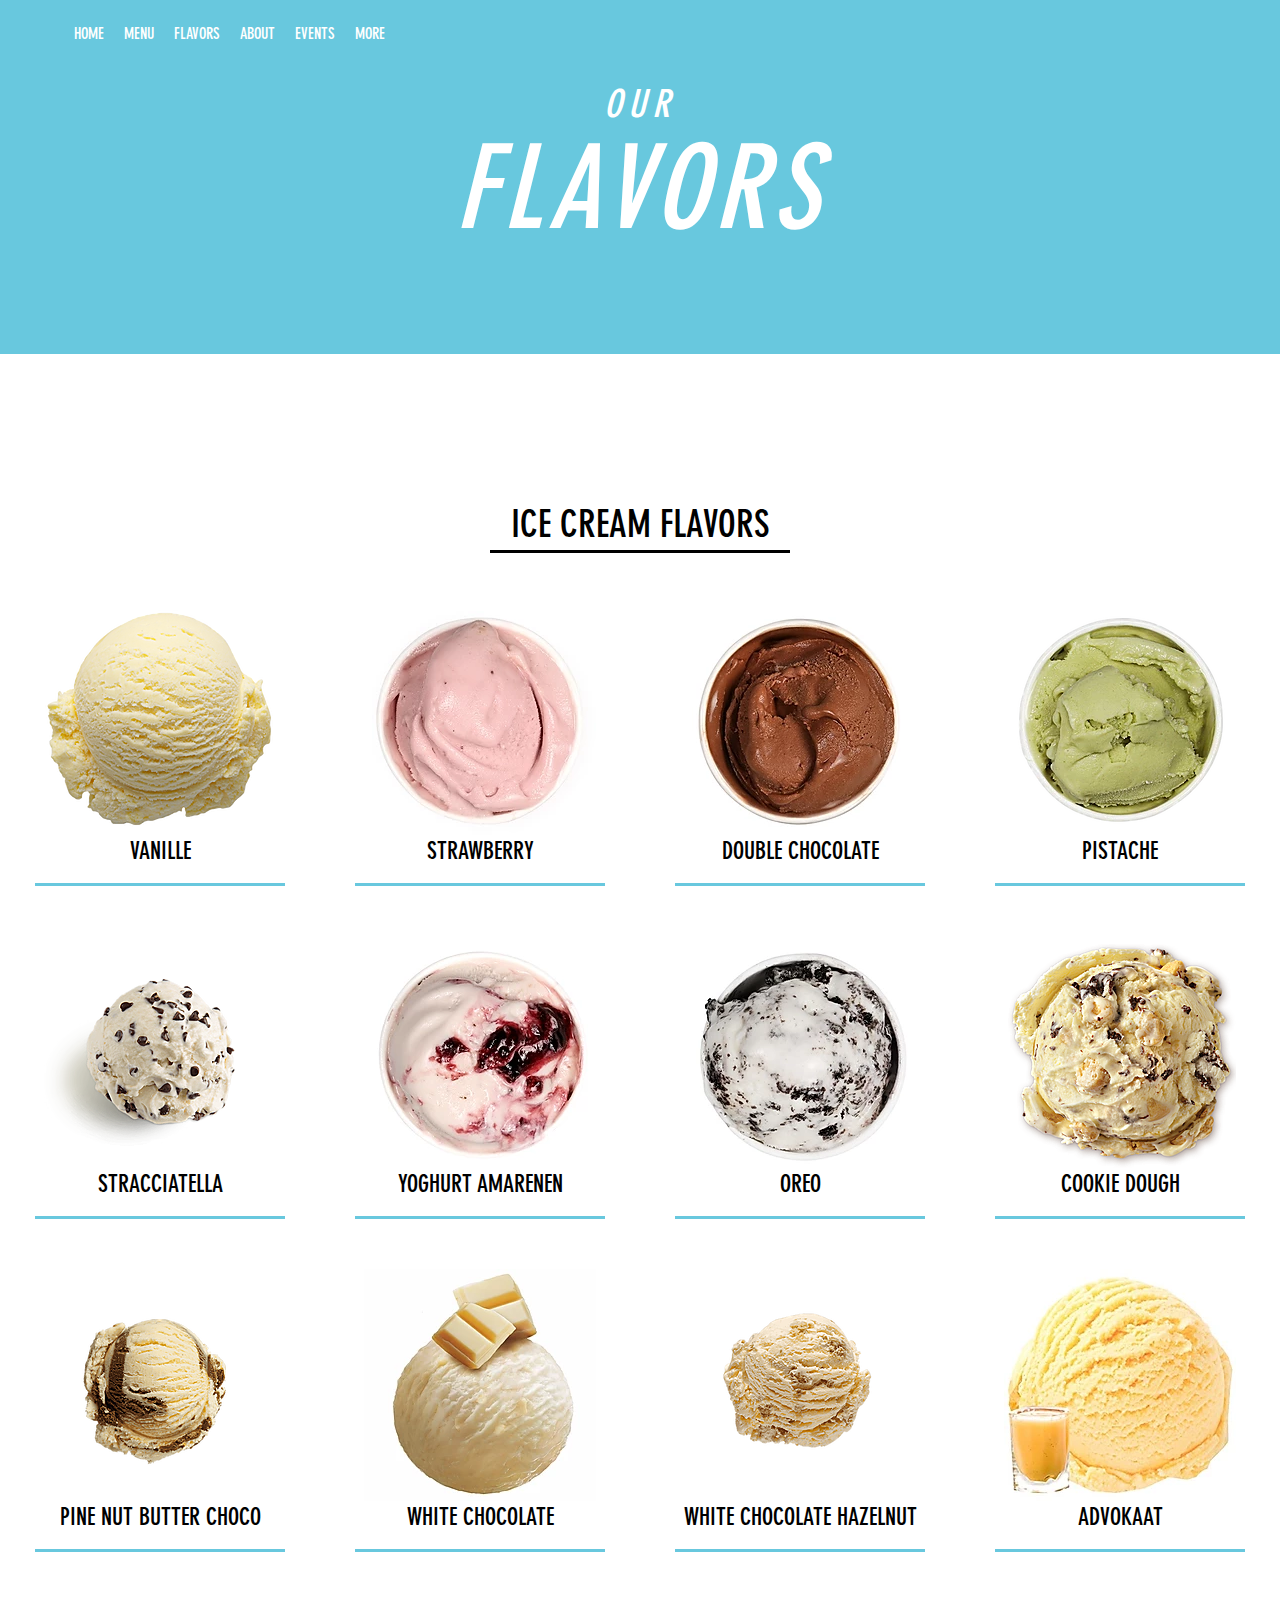
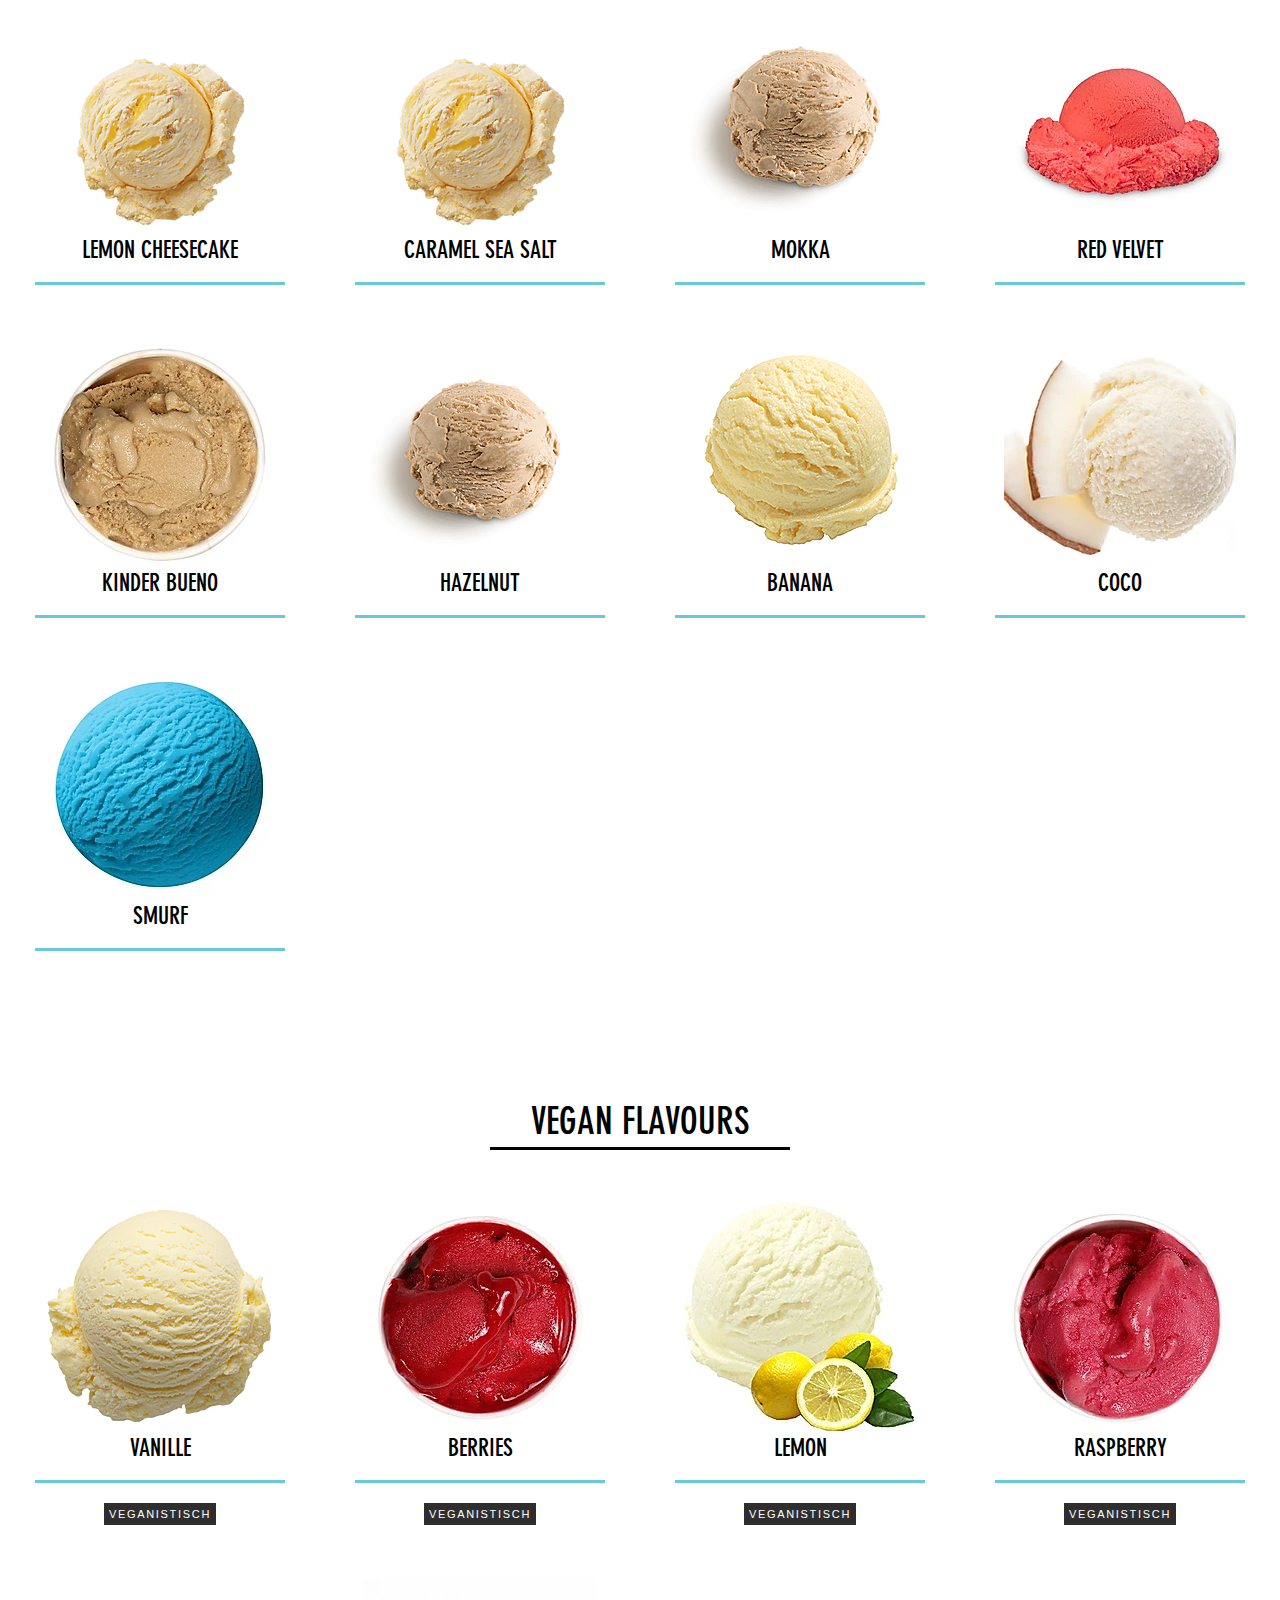
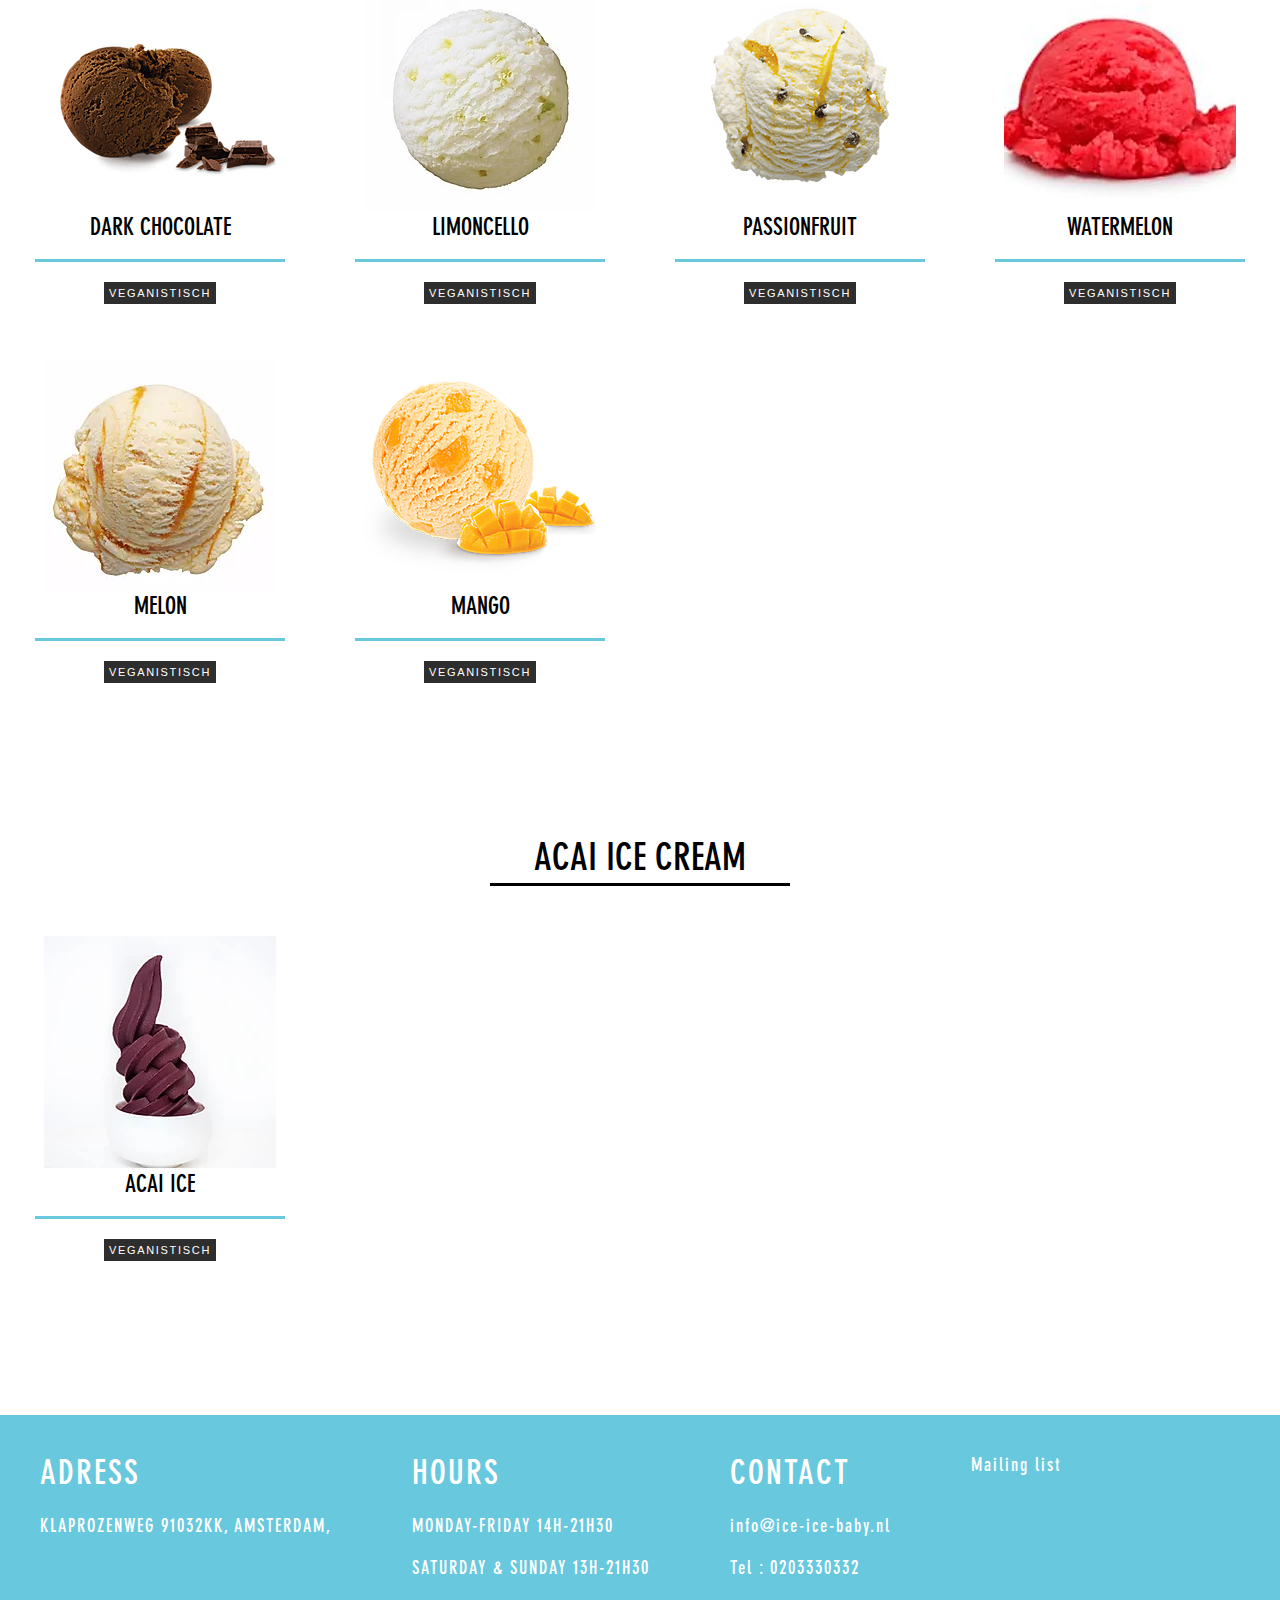
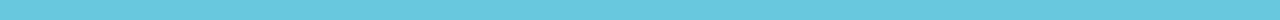
==== flavors.html @ 6b3a9ac4 "Add files via upload" ====
<!doctype html>
<html lang="nl">
	
<head>
	<meta charset="UTF-8">
	<meta name="author" content="jouw naam">
	<meta name="viewport" content="width=device-width, initial-scale=1.0">
	
	
	<title>ICE ICE BABY</title>
	
	<link href="styles/style.css" rel="stylesheet">
</head>

<body class="pagina2">
	<header>
		
		<h2 class="hamburger">&#9776;</h2>
	
		<nav>
			<ul>
				<li><a href="index.html">home</a></li>
				<li><a href="#">menu</a></li>
				<li><a href="flavors.html">flavors</a></li>
				<li><a href="#">about</a></li>
				<li><a href="#">events</a></li>
				<li><a href="#">more</a></li>
			</ul>
			<h1>ICE ICE BABY</h1>
		</nav>
	</header>
	<section>
		<h3><span>our</span>flavors</h3>
    </section>
    <h4>Ice Cream Flavors</h4>
	<section>
		<figure>
            <img src="./images/smaken/vanille.webp" alt="vanille">
            <figcaption>Vanille</figcaption>
        </figure>
        <figure>
            <img src="./images/smaken/strawberry.webp" alt="strawberry">
            <figcaption>strawberry</figcaption>
        </figure>
        <figure>
            <img src="./images/smaken/double chocolate.webp" alt="double chocolate">
            <figcaption>double chocolate</figcaption>
        </figure>
        <figure>
            <img src="./images/smaken/pistache.webp" alt="PISTACHE">
            <figcaption>PISTACHE</figcaption>
        </figure>
        <figure>
            <img src="./images/smaken/stracciatella.webp" alt="STRACCIATELLA">
            <figcaption>STRACCIATELLA</figcaption>
        </figure>
        <figure>
            <img src="./images/smaken/yoghurt amarenen.webp" alt="YOGHURT AMARENEN">
            <figcaption>YOGHURT AMARENEN</figcaption>
        </figure>
        <figure>
            <img src="./images/smaken/oreo.webp" alt="OREO">
            <figcaption>OREO</figcaption>
        </figure>
        <figure>
            <img src="./images/smaken/cookie dough.webp" alt="COOKIE DOUGH">
            <figcaption>COOKIE DOUGH</figcaption>
        </figure>
        <figure>
            <img src="./images/smaken/pine nut butter choco.webp" alt="PINE NUT BUTTER CHOCO">
            <figcaption>PINE NUT BUTTER CHOCO</figcaption>
        </figure>
        <figure>
            <img src="./images/smaken/white cocolate.webp" alt="WHITE CHOCOLATE">
            <figcaption>WHITE CHOCOLATE</figcaption>
        </figure>
        <figure>
            <img src="./images/smaken/white chocolate hazelnut.webp" alt="WHITE CHOCOLATE HAZELNUT">
            <figcaption>WHITE CHOCOLATE HAZELNUT</figcaption>
        </figure>
        <figure>
            <img src="./images/smaken/advokaat.webp" alt="ADVOKAAT">
            <figcaption>ADVOKAAT</figcaption>
        </figure>
        <figure>
            <img src="./images/smaken/lemon cheesecake.webp" alt="LEMON CHEESECAKE GUM">
            <figcaption>LEMON CHEESECAKE</figcaption>
        </figure>
        <figure>
            <img src="./images/smaken/lemon cheesecake.webp" alt="CARAMEL SEA SALT">
            <figcaption>CARAMEL SEA SALT</figcaption>
        </figure>
        <figure>
            <img src="./images/smaken/mokka.webp" alt="MOKKA">
            <figcaption>MOKKA</figcaption>
        </figure>
        <figure>
            <img src="./images/smaken/red velvet.webp" alt="RED VELVET">
            <figcaption>RED VELVET</figcaption>
        </figure>
        <figure>
            <img src="./images/smaken/kinder bueno.webp" alt="KINDER BUENO">
            <figcaption>KINDER BUENO</figcaption>
        </figure>
        <figure>
            <img src="./images/smaken/hazelnut.webp" alt="HAZELNUT">
            <figcaption>HAZELNUT</figcaption>
        </figure>
        <figure>
            <img src="./images/smaken/banana.webp" alt="BANANA">
            <figcaption>BANANA</figcaption>
        </figure>
        <figure>
            <img src="./images/smaken/coco.webp" alt="COCO">
            <figcaption>COCO</figcaption>
        </figure>
        <figure>
            <img src="./images/smaken/smurf.webp" alt="SMURF">
            <figcaption>SMURF</figcaption>
        </figure>
    </section>
    <h4>Vegan Flavours</h4>
	<section>
		<figure>
            <img src="./images/smaken/vanille.webp" alt="vanille">
            <figcaption>Vanille</figcaption>
            <p>VEGANISTISCH</p>
        </figure>
        <figure>
            <img src="./images/smaken/berries.webp" alt="BERRIES">
            <figcaption>BERRIES</figcaption>
            <p>VEGANISTISCH</p>
        </figure>
        <figure>
            <img src="./images/smaken/lemon.webp" alt="LEMON">
            <figcaption>LEMON</figcaption>
            <p>VEGANISTISCH</p>
        </figure>
        <figure>
            <img src="./images/smaken/raspberrry.webp" alt="RASPBERRY">
            <figcaption>RASPBERRY</figcaption>
            <p>VEGANISTISCH</p>
        </figure>
        <figure>
            <img src="./images/smaken/dark chocolate.webp" alt="DARK CHOCOLATE">
            <figcaption>DARK CHOCOLATE</figcaption>
            <p>VEGANISTISCH</p>
        </figure>
        <figure>
            <img src="./images/smaken/limoncello.webp" alt="LIMONCELLO">
            <figcaption>LIMONCELLO</figcaption>
            <p>VEGANISTISCH</p>
        </figure>
        <figure>
            <img src="./images/smaken/passionfruit.webp" alt="PASSIONFRUIT">
            <figcaption>PASSIONFRUIT</figcaption>
            <p>VEGANISTISCH</p>
        </figure>
        <figure>
            <img src="./images/smaken/watermelon.webp" alt="WATERMELON">
            <figcaption>WATERMELON</figcaption>
            <p>VEGANISTISCH</p>
        </figure>
        <figure>
            <img src="./images/smaken/melon.webp" alt="MELON">
            <figcaption>MELON</figcaption>
            <p>VEGANISTISCH</p>
        </figure>
        <figure>
            <img src="./images/smaken/mango.webp" alt="MANGO">
            <figcaption>MANGO</figcaption>
            <p>VEGANISTISCH</p>
        </figure>
    </section>
    <h4>ACAI ICE CREAM</h4>
	<section>
		<figure>
            <img src="./images/smaken/acai ice.webp" alt="ACAI ICE">
            <figcaption>ACAI ICE</figcaption>
            <p>VEGANISTISCH</p>
        </figure>
	</section>
	<footer>
		<ul>
			<li class="footerkopje">Adress</li>
			<li>KLAPROZENWEG 91032KK, AMSTERDAM,</li>
		</ul>
		<ul>
			<li class="footerkopje">Hours</li>
			<li>MONDAY-FRIDAY 14H-21H30</li>
			<li>SATURDAY & SUNDAY 13H-21H30</li>
		</ul>
		<ul>
			<li class="footerkopje">Contact</li>
			<li>info@ice-ice-baby.nl</li>
			<li>Tel : 0203330332</li>
		</ul>
		<ul>
			<li>Mailing list</li>
		</ul>
	</footer>
	<script src="scripts/script.js"></script>
</body>
	
</html>
---- styles/style.css ----
/* CSS Document */
@font-face {
  font-family: headfont;
  src: url('./fonts/FontsFree-Net-Lulo-Clean-W01-One-Bold.ttf');
}
@font-face {
  font-family: secondfont;
  src: url('./fonts/DIN\ 30640\ Std\ Neuzeit\ Grotesk\ Bold\ Cond.otf');
}
@font-face {
  font-family: sexyfont;
  src: url('./fonts/Belinda\ W00\ Regular.ttf');
}
@font-face {
  font-family: boringbutton;
  src: url('./fonts/FuturaLT-Book.ttf');
}
*, *::after, *::before {
  box-sizing:border-box;  
}
@media(max-width: 1036px){
  nav {
    height: 0px;
    transition: height 1s;
  }
  nav.toonMenu {
    height: auto;
    
  }
  nav ul li {
    text-align: center;
    font-family: secondfont;
    font-size: 18px;
    color: #68c8de;
    padding: 10px;
    text-transform: uppercase;
  }
  nav ul li a {
    color: #68c8de;
  }
}
@media(min-width: 1037px){
  .hamburger {
    display: none;
  }
  nav {
    display: initial;
  }
  nav ul {
    display: flex;
    background-color: #68c8de;
    margin: 0;
    padding-left: 4em;
    padding-top: 1em;
  }
  nav ul li {
    justify-content: flex-start;
    padding: 10px;
    font-family: secondfont;
    text-transform: uppercase;
  }
  nav ul li a {
    color: white;
  }
  nav ul li a:hover {
    color: black;
  }
  footer {
    display: flex;
    background-color: #68c8de;
  }
}
.hamburger {
  text-align: center;
  padding: 20px;
}

* {
  margin: 0;
  padding: 0;
  overflow-x: hidden !important;
}

body {
  margin: 0px;
  padding: 0px;
  overflow-x: hidden;
  max-width: 100vw;
}
header p {
  font-family: secondfont;
  font-size: 16px;
  text-align: center;
  color: #68c8de;
  font-weight: 200;
  letter-spacing: 1px;
  padding: 20px;
}
a {
  text-decoration: none;
}
li {
  text-decoration: none;
  text-align: right;
  list-style-type: none;
}
h1 {
  font-family: headfont;
  font-weight: 900;
  text-align: center;
  color: white;
  position: absolute;
  width: 12em;
  left: calc(50% - 6em);
  
}
section:first-of-type {
  background-color: #68c8de;
  margin: 0;
  position: relative;
  display: block;
  height: 800px;
  margin-top: -1px;
}
header + section img {
  position: absolute;
  left: 1em; right: 1em; top: 1em; bottom: 1em;
  margin: auto;
  margin-top: 60px;
  width: 250px;
}
header + section img + img {
  width: 22em;
  display: block;
  padding: 0px;
  margin: 0 auto;
  margin-top: 295px;
}
header + section p {
  position: absolute;
  top: 20em; left: calc(50% - 140px);
  font-family: headfont;
  background-color: white;
  padding: 10px;
  width: 280px;
  text-align: center;
  font-size: 27px;
}
header + section button {
  position: absolute;
  width: 220px;
  height: 70px;
  top:25em; left: calc(50% - 110px); right: 0px; bottom: 0px;
  padding: 10px;
  text-align: center;
  background-color: transparent;
  border: 2px solid white;
  font-family: secondfont;
  font-size: 26px;
  text-transform: uppercase;
  color: white;
}
header + section + section h2 {
  color: #68c8de;
  font-family: secondfont;
  font-size: 34px;
  text-transform: uppercase;
  text-align: center;
  margin-top: 50px;
}
header + section + section h3 {
  text-align: center;
  font-family: sexyfont;
  font-size: 26px;
  font-weight: 200;
}
header + section + section p {
  font-family: secondfont;
  text-align: center;
  font-weight: 400;
  letter-spacing: 1px;
  padding-left: 50px;
  padding-right: 50px;
  line-height: 30px;
  font-size: 18px;
}
header + section + section button {
  background-color: #68c8de;
  padding: 10px;
  font-family: boringbutton;
  width: 200px;
  font-size: 24px;
  text-transform: uppercase;
  font-style: italic;
  border: none;
  border-radius: 5px;
  display: block;
  margin: auto;
  margin-bottom: 170px;
}
header + section + section + section {
  background-color: #68c8de;
  height: 500px;
  position: relative;
  overflow: hidden;
}
header + section + section + section img {
 position: absolute;
 width: 90vw;
 left: 0; right: 0; bottom: 0; top: 0;
 margin: auto;
 
}
header + section + section + section h5 {
  position: relative;
  font-family: secondfont;
  font-size: 38px;
  text-transform: uppercase;
  color: white;
  text-align: center;
  margin: auto;
  padding-top: 150px;
}
header + section + section + section h3 {
  position: relative;
  font-family: headfont;
  font-size: 55px;
  text-transform: uppercase;
  color: white;
  padding: 0px 10px;
  text-align: center;
  margin: auto;
}
header + section + section + section button {
  position: relative;
  width: 180px;
  height: 50px;
  top:0; left: calc(50% - 90px); right: 0px; bottom: 0px;
  padding: 0px;
  text-align: center;
  background-color: transparent;
  border: 2px solid white;
  font-family: secondfont;
  font-size: 26px;
  text-transform: uppercase;
  color: white;
}
header + section + section + section + section {
  height: 500px;
  background: url(../images/kids.png);
  background-repeat: no-repeat;
  background-position: center;
  margin: 0px;
  background-size: cover;
  position: relative;
}
header + section + section + section + section img {
  position: relative;
  width: 400px;
  top: 0px; left: 0px; right: 0px;
  margin: 0px;
  height: 100vw;
 }
 header + section + section + section + section h5 {
  position: absolute;
  top: 0;
  left: 0;
  right: 0;
  bottom: 0;
  width: 180px;
  height: 50px;
  font-family: secondfont;
  font-size: 38px;
  text-transform: uppercase;
  color: white;
  text-align: center;
  margin: auto;
  padding-top: 0px;
}
header + section + section + section + section h3 {
  position: absolute;
    top: 4em;
    left: 0;
    right: 0;
    bottom: 0;
    height: 100px;
    font-family: headfont;
    font-size: 35px;
    text-transform: uppercase;
    color: white;
    padding: 0px 10px;
    text-align: center;
    margin: auto;
}
header + section + section + section + section + section {
  margin-top: -25px;
  padding-top: 0px;
  height: 500px;
  width: 100vw;
  background: url(../images/bolletje-ijsje-bolletje.png), #68c8de;
  background-repeat: no-repeat;
  background-position: center;
  background-size: cover;
}
header + section + section + section + section + section h5 {
  position: absolute;
  font-family: secondfont;
  text-transform: uppercase;
  color: white;
  font-size: 40px;
  left: calc(50% - 85px); top: 70em;
}
footer {
  background-color: #68c8de;
}

footer ul {
  padding: 30px;
}
footer ul li {
  text-align: left;
  padding-left: 30px;
  padding: 10px;
  color: white;
  font-family: secondfont;
  font-size: 18px;
  letter-spacing: 2px;
}
.footerkopje {
  font-family: secondfont;
  font-size: 34px;
  text-transform: uppercase;
}
/*  Pagina 2: Flavors CSS */
.pagina2 section:first-of-type {
  background-color:#68c8de;
  height: 300px;
}
.pagina2 section:first-of-type h3 {
  display: block;
  margin-left: auto;
  margin-right: auto;
  text-align: center;
  font-family: secondfont;
  letter-spacing: 0.05em;
  text-transform: uppercase;
  color: white;
  font-size: 115px;
  font-style: italic;
  padding-top: 30px;
}

h3 > span {
  color: white;
  display: block;
  margin-left: auto;
  margin-right: auto;
  font-size: 38px;
}
.pagina2 section:nth-of-type(2) {
 display: grid; 
 grid-template-columns: repeat(auto-fit, minmax(10rem, 20rem));
 justify-content: center;
}
figure {
  text-align: center;
  margin-top: 50px;
}
figcaption {
  font-family: secondfont;
  font-size: 24px;
  text-transform: uppercase;
  margin: 0 auto;
  margin-left: auto;
  margin-right: auto;
  border-bottom: 3px solid #68c8de;
  padding-bottom: 15px;
  width: 250px;
}
.pagina2 h4 {
  font-family: secondfont;
  font-size: 38px;
  text-transform: uppercase;
  border-bottom: 3px solid black;
  text-align: center;
  margin-left: auto;
  margin-right: auto;
  margin-top: 150px; 
  width: 300px;
}
.pagina2 section:nth-of-type(3) {
  display: grid; 
  grid-template-columns: repeat(auto-fit, minmax(10rem, 20rem));
  justify-content: center;
 }

figure > p {
   color: white;
   background-color: #2f2e2e;
   padding: 5px;
   font-family: sans-serif;
   letter-spacing: 1.68px;
   display: inline-block;
   margin-top: 20px;
   font-size: 11px;
 }
 .pagina2 section:nth-of-type(4) {
  display: grid; 
  grid-template-columns: repeat(auto-fill, minmax(10rem, 20rem));
  justify-content: center;
  margin-bottom: 150px;
 }
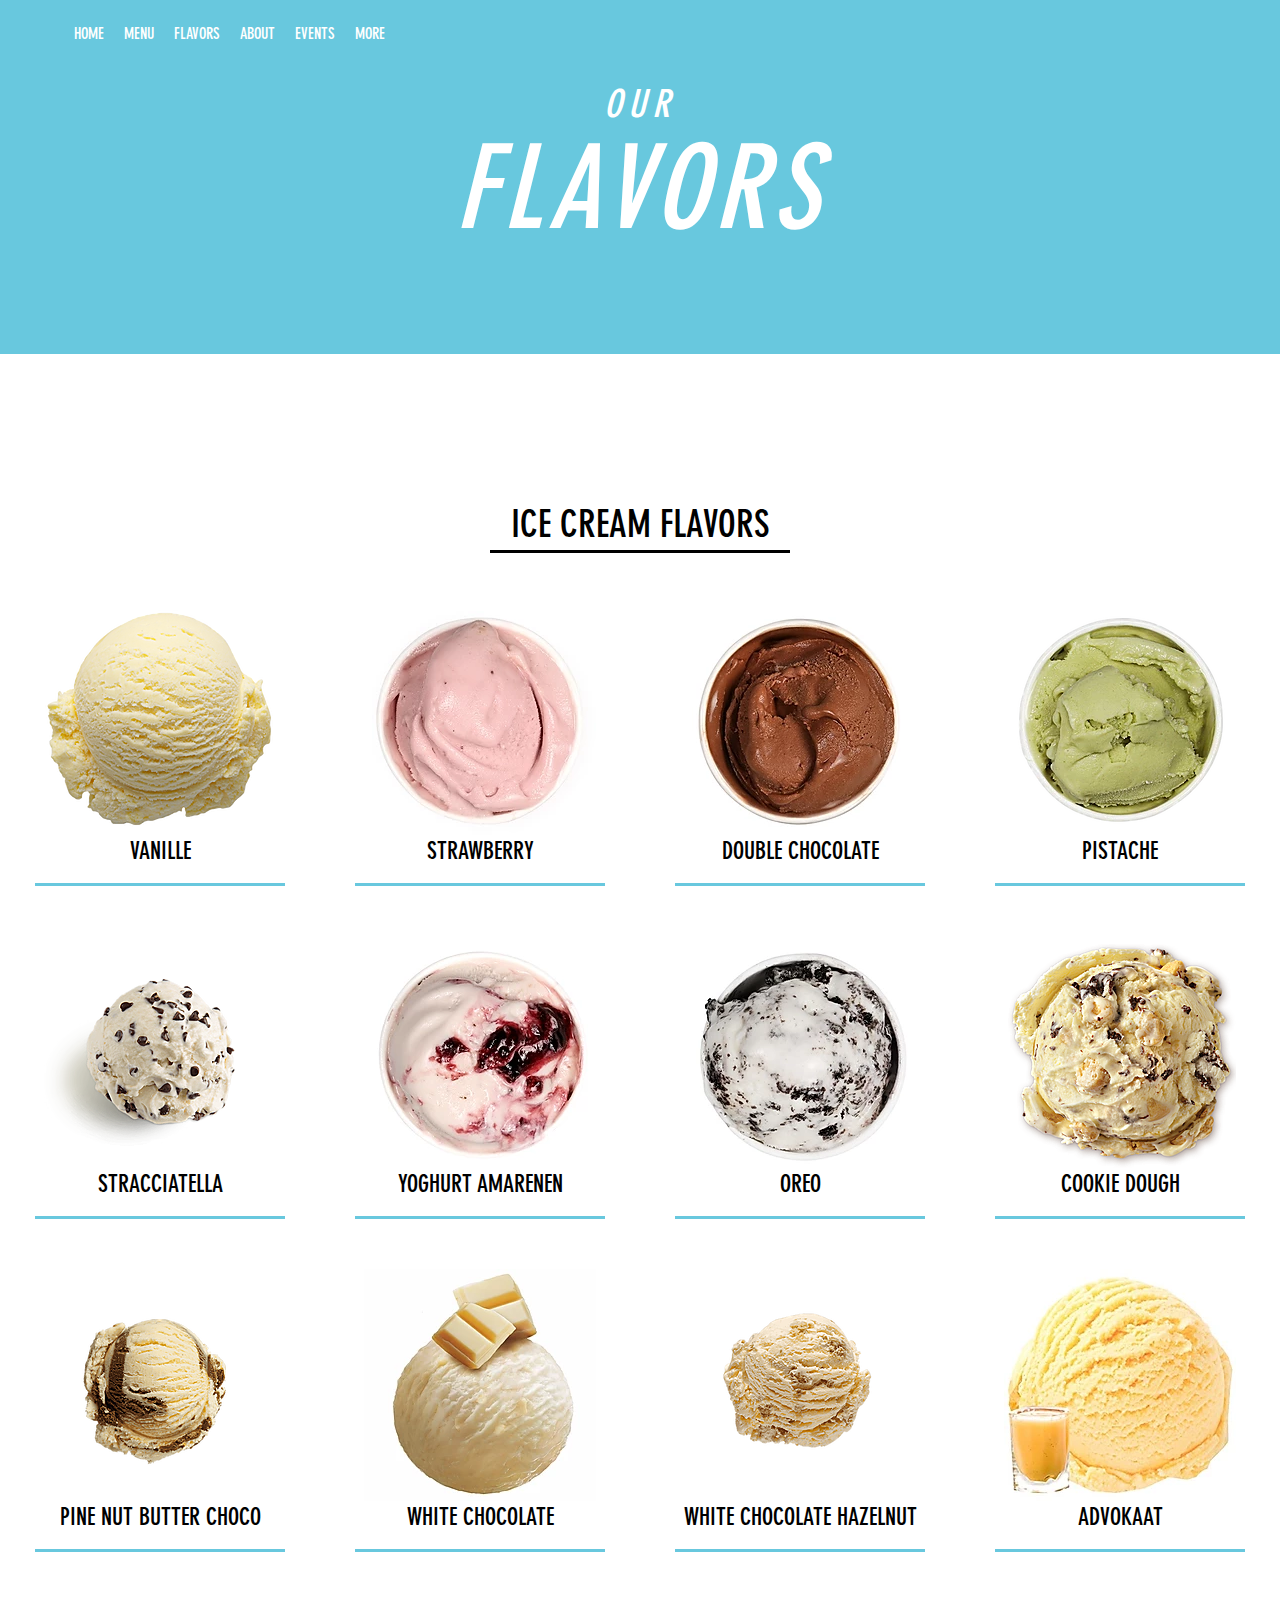
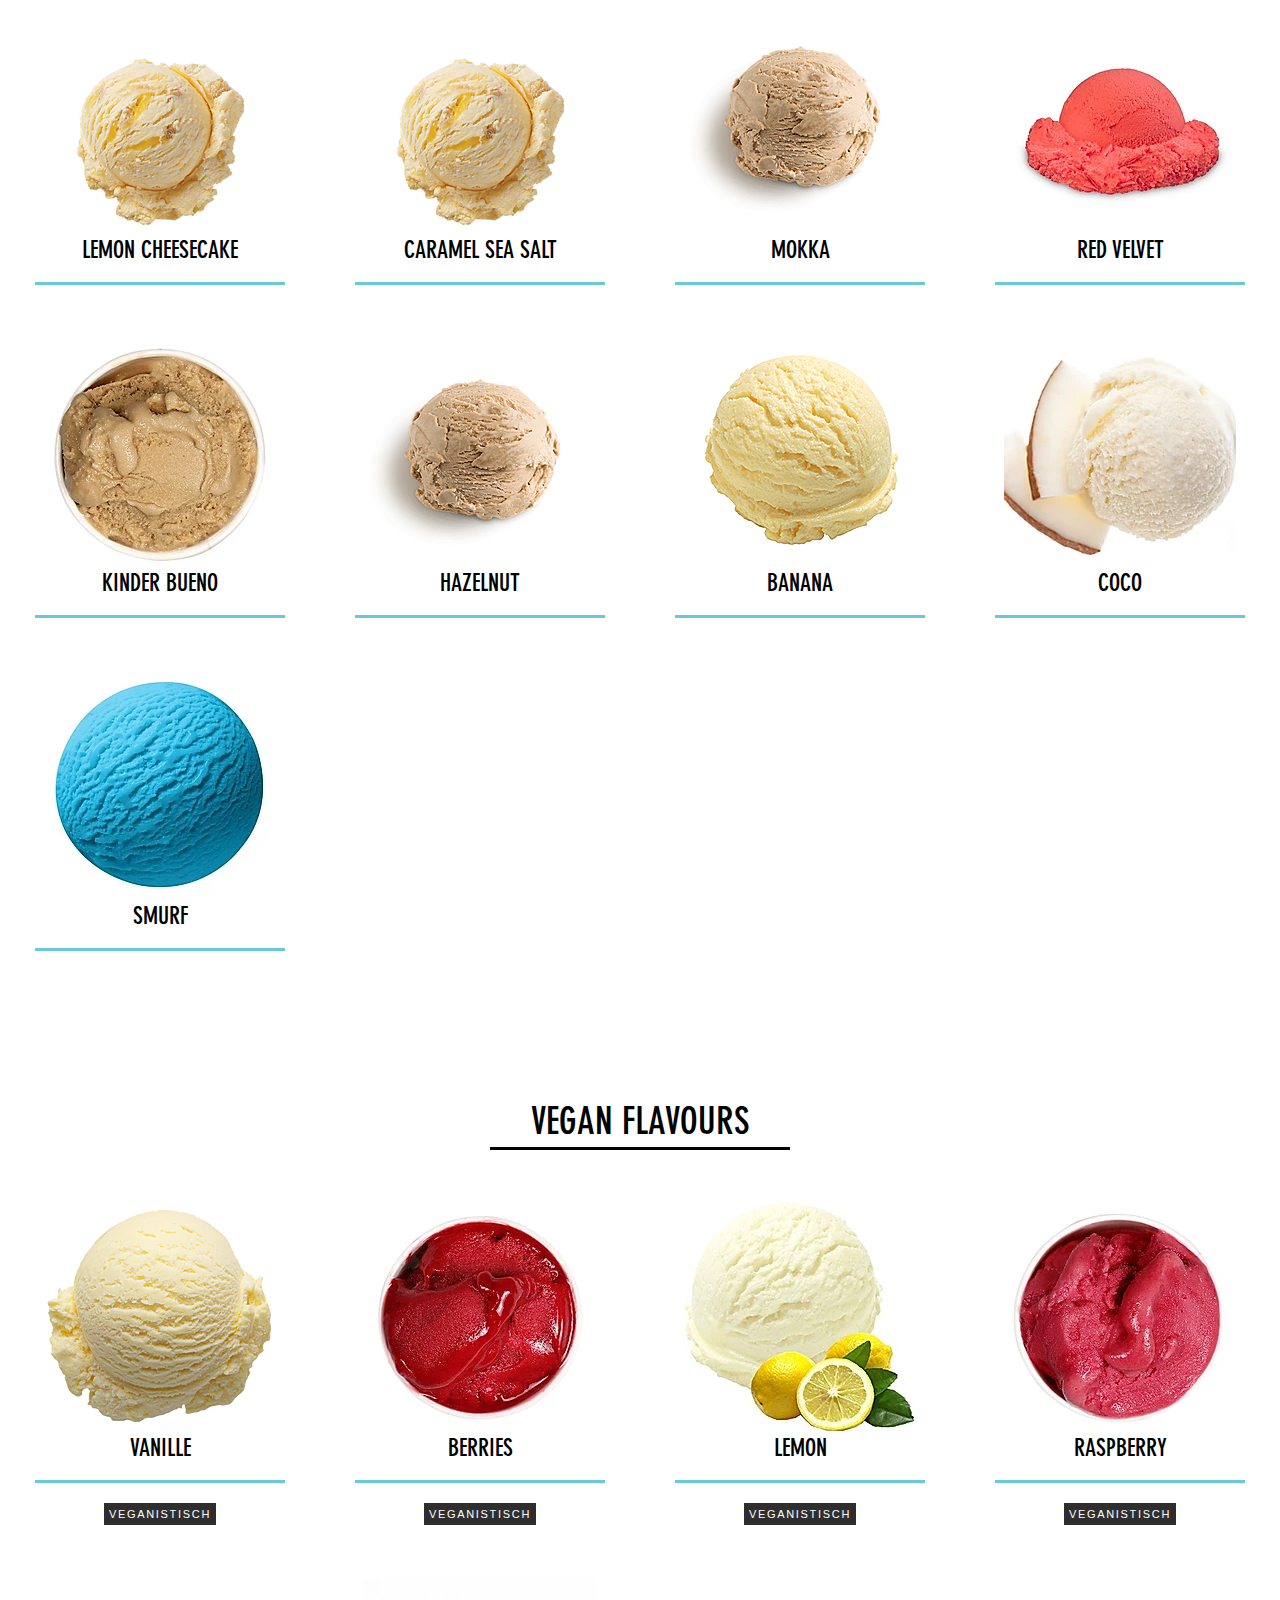
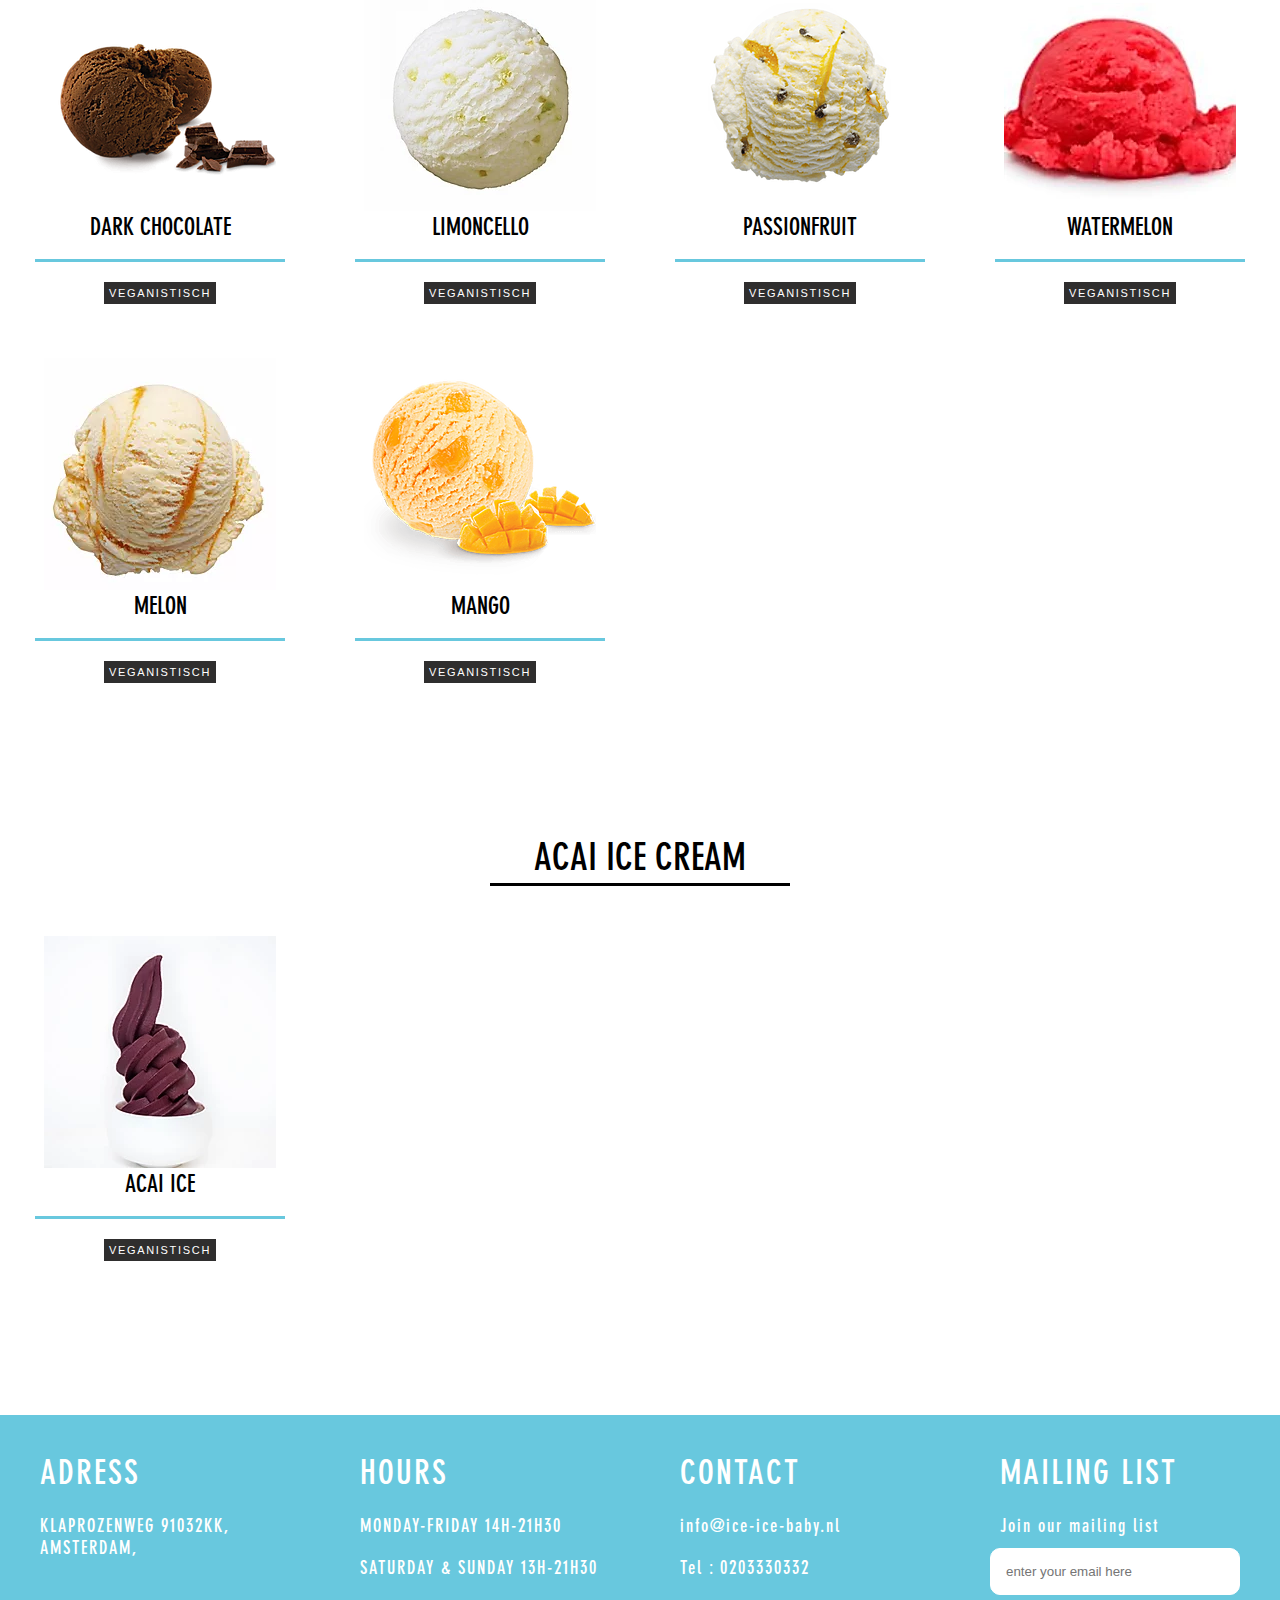
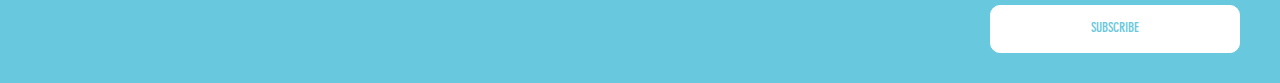
==== commit 5d075c1b: "Add files via upload" ====
--- a/flavors.html
+++ b/flavors.html
@@ -182,21 +182,26 @@
 	</section>
 	<footer>
 		<ul>
-			<li class="footerkopje">Adress</li>
+			<li>Adress</li>
 			<li>KLAPROZENWEG 91032KK, AMSTERDAM,</li>
 		</ul>
 		<ul>
-			<li class="footerkopje">Hours</li>
+			<li>Hours</li>
 			<li>MONDAY-FRIDAY 14H-21H30</li>
 			<li>SATURDAY & SUNDAY 13H-21H30</li>
 		</ul>
 		<ul>
-			<li class="footerkopje">Contact</li>
+			<li>Contact</li>
 			<li>info@ice-ice-baby.nl</li>
 			<li>Tel : 0203330332</li>
 		</ul>
 		<ul>
 			<li>Mailing list</li>
+			<li>Join our mailing list</li>
+			<form>
+				<input type="email" placeholder="enter your email here"><br>
+				<button type="button" name="button">Subscribe</button>
+			</form>
 		</ul>
 	</footer>
 	<script src="scripts/script.js"></script>
--- a/styles/style.css
+++ b/styles/style.css
@@ -66,8 +66,11 @@
     color: black;
   }
   footer {
-    display: flex;
+    display: grid;
     background-color: #68c8de;
+    grid-template-columns: repeat(auto-fill, minmax(10rem, 20rem));
+    justify-content: center;
+
   }
 }
 .hamburger {
@@ -326,9 +329,26 @@
   font-size: 18px;
   letter-spacing: 2px;
 }
-.footerkopje {
+ Footer ul > li:first-of-type {
   font-family: secondfont;
   font-size: 34px;
+  text-transform: uppercase;
+}
+input {
+  padding: 15px;
+  border: 1px  solid white;
+  border-radius: 10px;
+  width: 250px;
+}
+button {
+  padding: 15px;
+  margin-top: 10px;
+  width: 250px;
+  border: 1px solid white;
+  background-color: white;
+  border-radius: 10px;
+  font-family: secondfont;
+  color: #68c8de;
   text-transform: uppercase;
 }
 /*  Pagina 2: Flavors CSS */
@@ -409,4 +429,5 @@
   grid-template-columns: repeat(auto-fill, minmax(10rem, 20rem));
   justify-content: center;
   margin-bottom: 150px;
- }+ }
+ 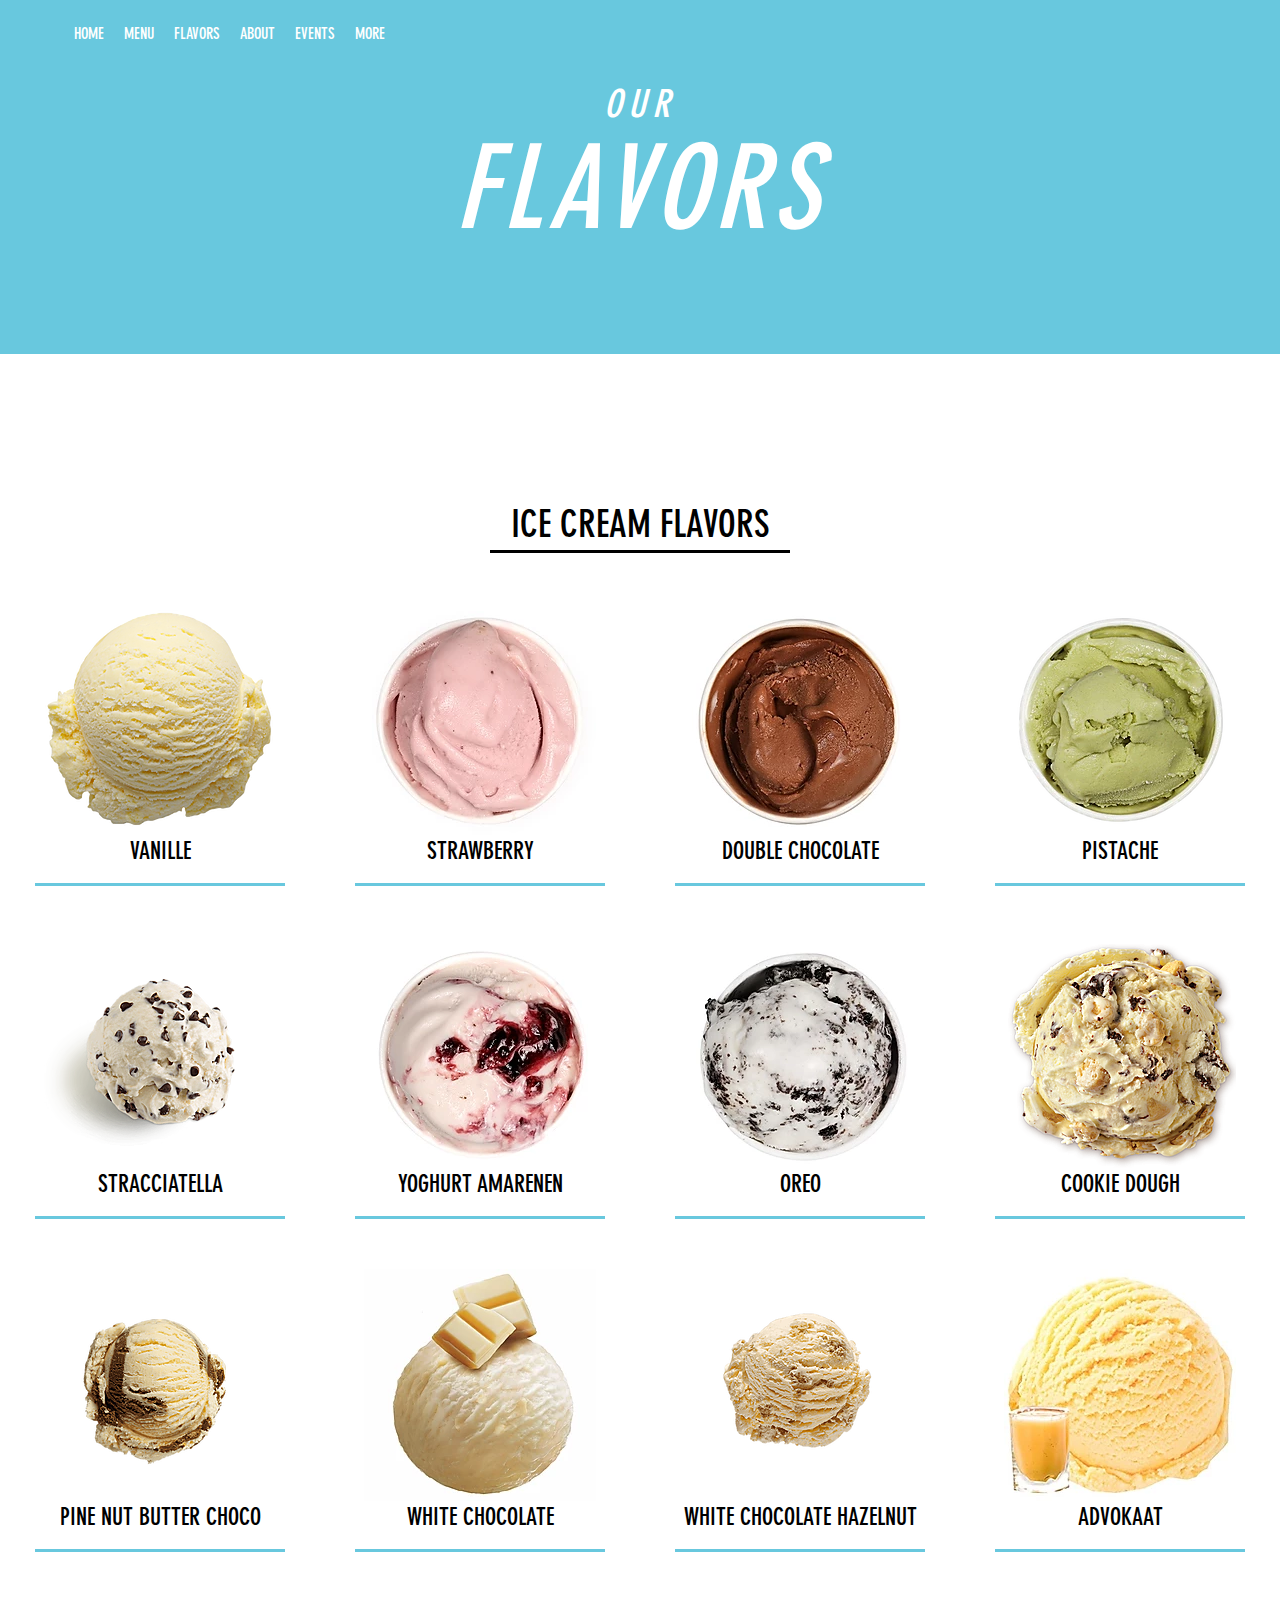
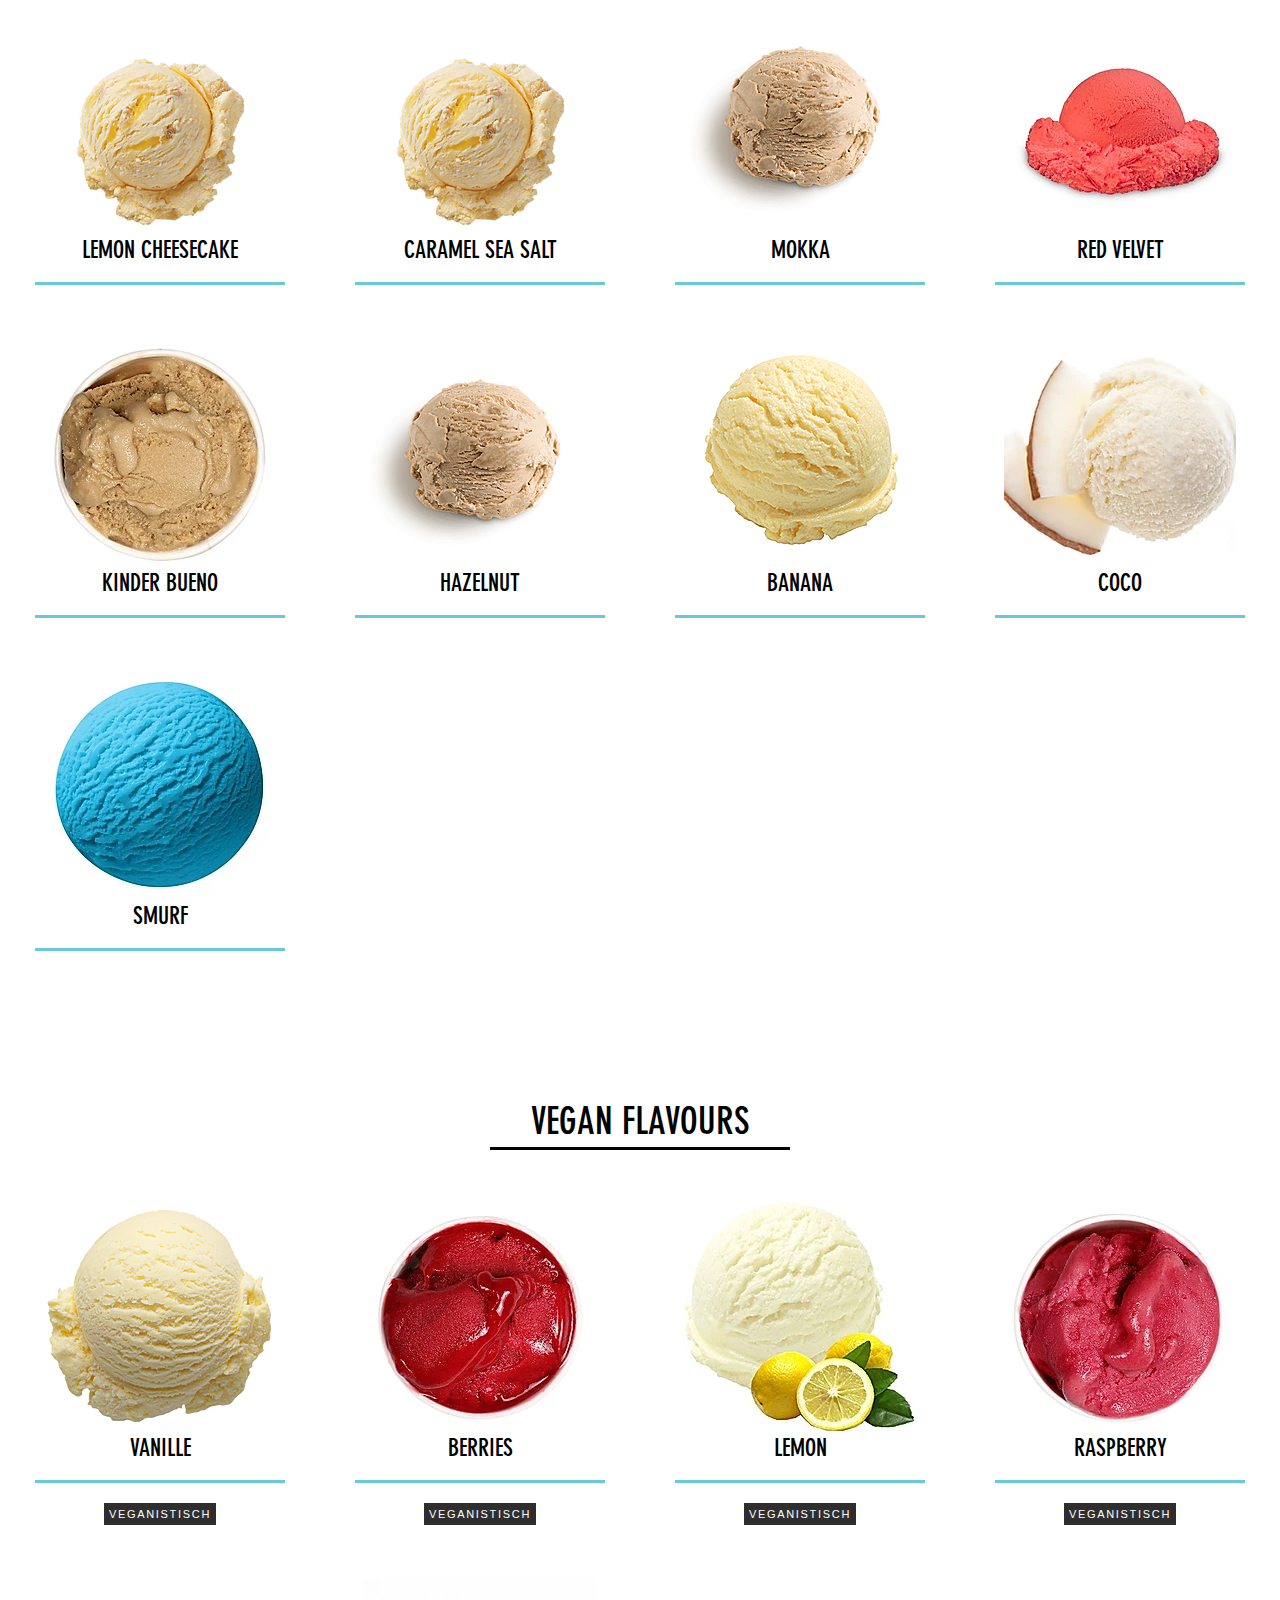
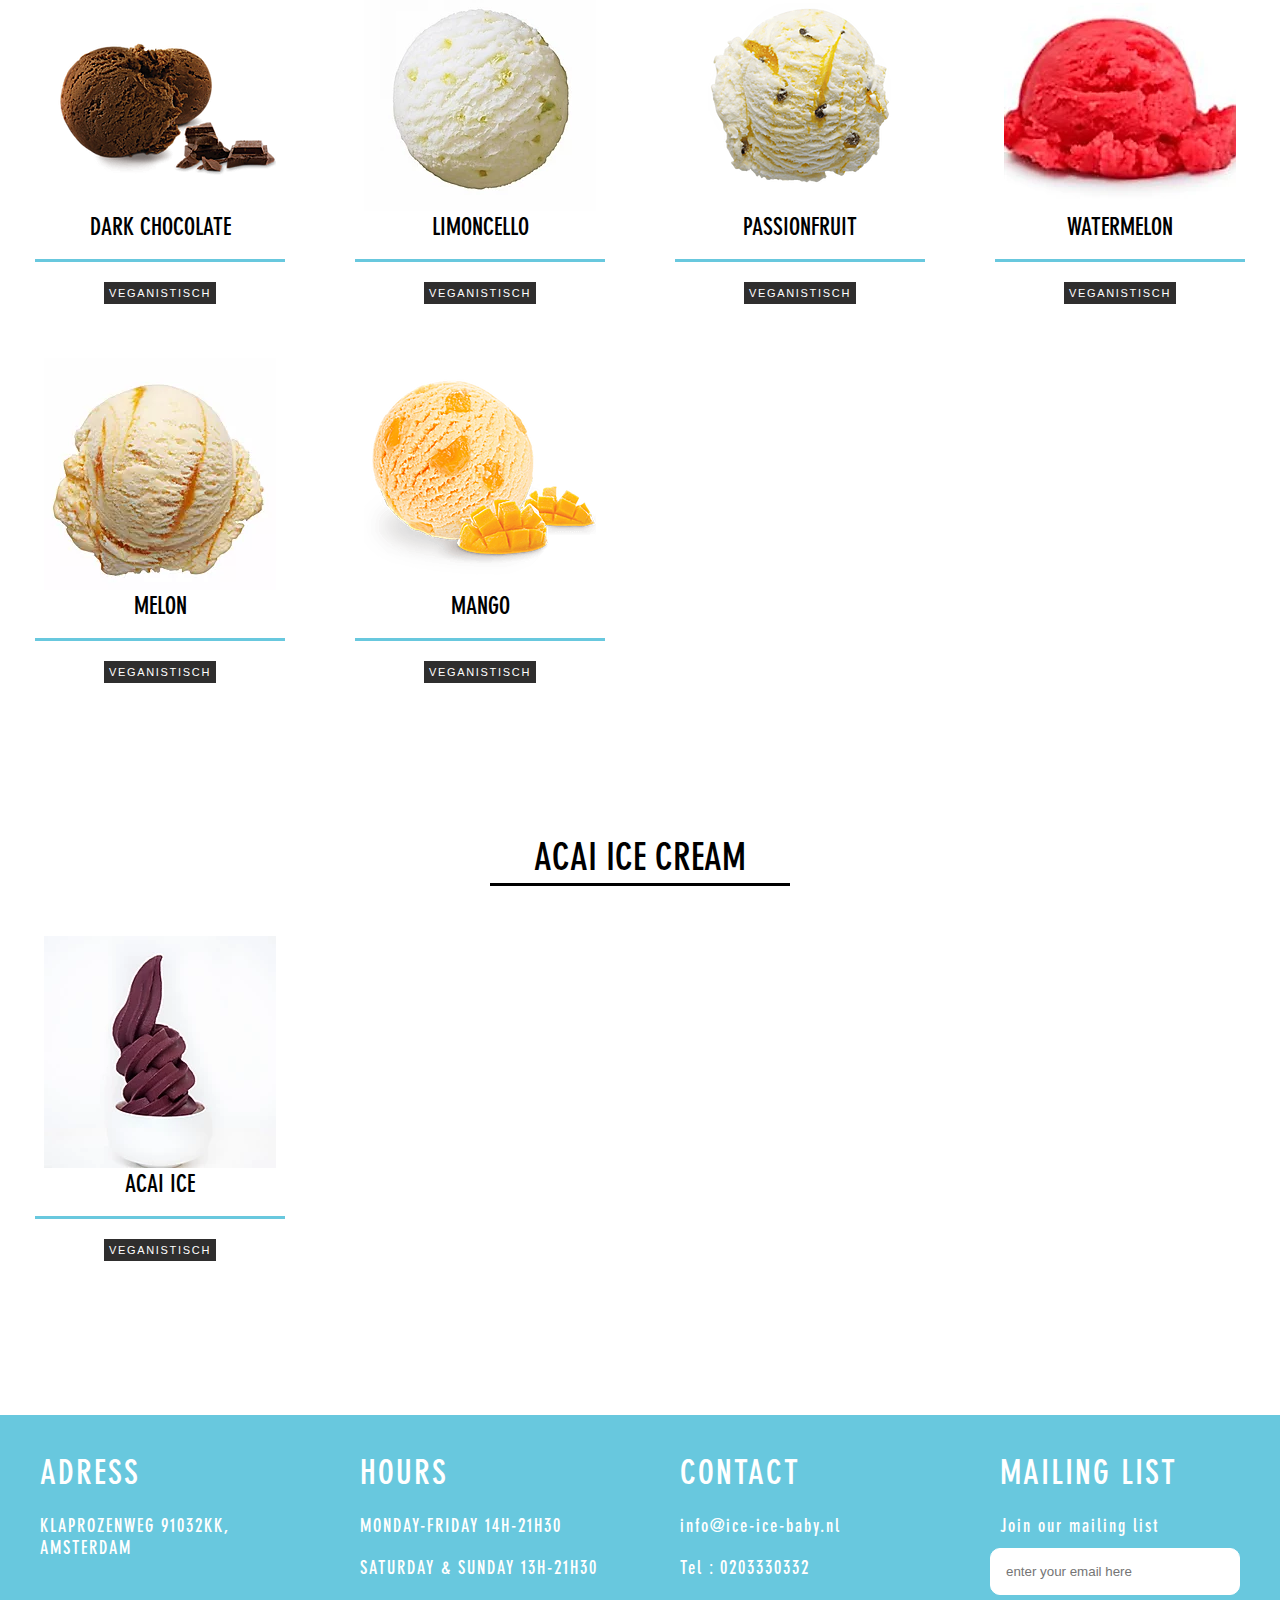
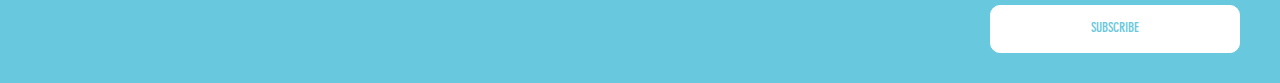
==== commit 114e7cd9: "Add files via upload" ====
--- a/flavors.html
+++ b/flavors.html
@@ -183,7 +183,7 @@
 	<footer>
 		<ul>
 			<li>Adress</li>
-			<li>KLAPROZENWEG 91032KK, AMSTERDAM,</li>
+			<li><a href="https://goo.gl/maps/zPRUjKQZWK1ueqPh9">KLAPROZENWEG 91032KK, AMSTERDAM</a></li>
 		</ul>
 		<ul>
 			<li>Hours</li>
@@ -192,8 +192,8 @@
 		</ul>
 		<ul>
 			<li>Contact</li>
-			<li>info@ice-ice-baby.nl</li>
-			<li>Tel : 0203330332</li>
+			<li> <a href="mailto:info@ice-ice-baby.nl">info@ice-ice-baby.nl</a></li>
+			<li> <a href="tel:0203330332">Tel : 0203330332</a></li>
 		</ul>
 		<ul>
 			<li>Mailing list</li>
--- a/styles/style.css
+++ b/styles/style.css
@@ -21,11 +21,13 @@
 @media(max-width: 1036px){
   nav {
     height: 0px;
-    transition: height 1s;
+    transform: translateY(-100vh);
+    transition: transform .5s;
   }
   nav.toonMenu {
     height: auto;
-    
+    transform: translateY(0);
+    overflow: hidden;
   }
   nav ul li {
     text-align: center;
@@ -38,6 +40,17 @@
   nav ul li a {
     color: #68c8de;
   }
+  header + section + section p {
+    font-family: secondfont;
+    text-align: center;
+    font-weight: 400;
+    letter-spacing: 1px;
+    padding-left: 1em;
+    padding-right: 1em;
+    line-height: 30px;
+    font-size: 18px;
+    margin: 20px;
+  }
 }
 @media(min-width: 1037px){
   .hamburger {
@@ -72,6 +85,17 @@
     justify-content: center;
 
   }
+  header + section + section p {
+    font-family: secondfont;
+    text-align: center;
+    font-weight: 400;
+    letter-spacing: 1px;
+    padding-left: 20em;
+    padding-right: 20em;
+    line-height: 30px;
+    font-size: 18px;
+    margin: 20px;
+  }
 }
 .hamburger {
   text-align: center;
@@ -177,16 +201,6 @@
   font-size: 26px;
   font-weight: 200;
 }
-header + section + section p {
-  font-family: secondfont;
-  text-align: center;
-  font-weight: 400;
-  letter-spacing: 1px;
-  padding-left: 50px;
-  padding-right: 50px;
-  line-height: 30px;
-  font-size: 18px;
-}
 header + section + section button {
   background-color: #68c8de;
   padding: 10px;
@@ -200,6 +214,7 @@
   display: block;
   margin: auto;
   margin-bottom: 170px;
+  color: white;
 }
 header + section + section + section {
   background-color: #68c8de;
@@ -273,7 +288,7 @@
   width: 180px;
   height: 50px;
   font-family: secondfont;
-  font-size: 38px;
+  font-size: 34px;
   text-transform: uppercase;
   color: white;
   text-align: center;
@@ -288,7 +303,7 @@
     bottom: 0;
     height: 100px;
     font-family: headfont;
-    font-size: 35px;
+    font-size: 30px;
     text-transform: uppercase;
     color: white;
     padding: 0px 10px;
@@ -430,4 +445,17 @@
   justify-content: center;
   margin-bottom: 150px;
  }
- + ul > li a {
+   text-decoration: none;
+   color: white;
+ }
+
+ figure > img:hover {
+   transform: scale(1.4);
+ }
+ figure > img {
+  transition: all 3s linear;
+}
+ figure {
+   overflow: visible;
+ }